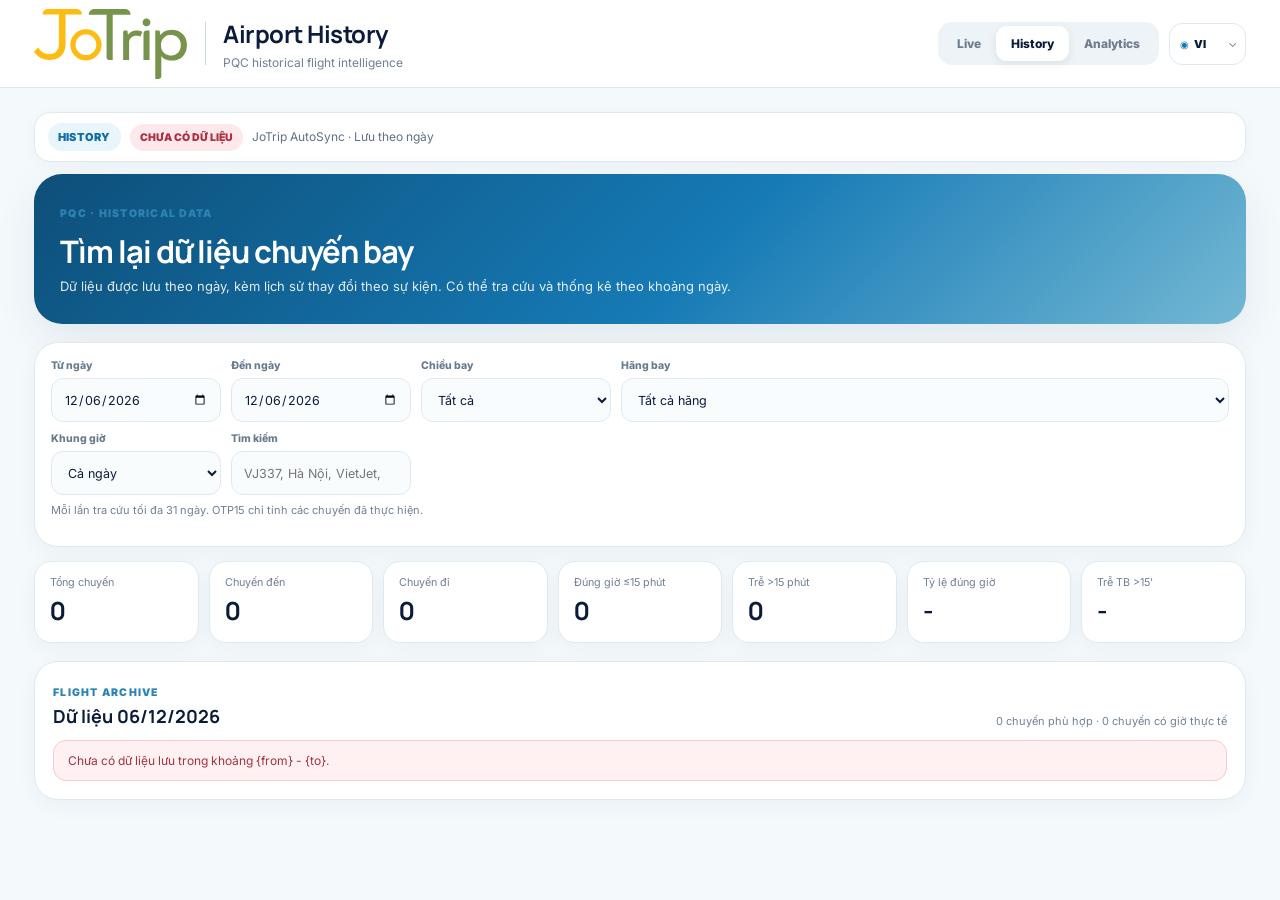
==== history.html @ bda21ec8 "Move airline performance out of History" ====
<!doctype html>
<html lang="vi">
<head>
<meta charset="utf-8">
<meta name="viewport" content="width=device-width,initial-scale=1,viewport-fit=cover">
<meta name="theme-color" content="#f7fbfd">
<title>JoTrip Airport History - Phú Quốc (PQC)</title>
<meta name="description" content="Tra cứu dữ liệu lịch sử chuyến bay Phú Quốc (PQC), thay đổi giờ bay và thống kê đúng giờ theo khoảng ngày.">
<link rel="canonical" href="https://airport.openphuquoc.com/history.html">
<meta property="og:type" content="website">
<meta property="og:locale" content="vi_VN">
<meta property="og:site_name" content="JoTrip Airport Live">
<meta property="og:title" content="JoTrip Airport History - Phú Quốc">
<meta property="og:description" content="Tra cứu lịch sử chuyến bay Phú Quốc (PQC), thay đổi giờ bay và thống kê đúng giờ theo khoảng ngày.">
<meta property="og:url" content="https://airport.openphuquoc.com/history.html">
<meta property="og:image" content="https://airport.openphuquoc.com/jotrip-logo-master.png">
<meta property="og:image:alt" content="JoTrip Airport Live">
<meta name="twitter:card" content="summary">
<meta name="twitter:title" content="JoTrip Airport History - Phú Quốc">
<meta name="twitter:description" content="Tra cứu lịch sử chuyến bay Phú Quốc (PQC), thay đổi giờ bay và thống kê đúng giờ theo khoảng ngày.">
<meta name="twitter:image" content="https://airport.openphuquoc.com/jotrip-logo-master.png">
<link rel="icon" href="./jotrip-logo-master.png">
<link rel="apple-touch-icon" href="./jotrip-logo-master.png">
<link rel="stylesheet" href="./style.css">
<link rel="stylesheet" href="./typography.css">
<link rel="stylesheet" href="./history.css">
<link rel="stylesheet" href="./ui-fixes.css?v=20260916n">
<link rel="stylesheet" href="./mobile-logo-fix.css?v=20260918ab">
<link rel="stylesheet" href="./history-polish.css?v=20260916c">
<link rel="stylesheet" href="./i18n.css?v=20260918ab">
<link rel="stylesheet" href="./history-unify.css?v=20260918ac">
</head>
<body>
<div class="history-app">
<header class="topbar">
  <div class="brand">
    <a class="brand-home" href="./index.html" aria-label="Về trang chủ JoTrip Airport Live"><div class="brand-logo"><img src="./jotrip-logo-master.png?v=20260916n" alt="JoTrip" decoding="async" fetchpriority="high"></div></a>
    <span class="brand-divider"></span>
    <div><h1>Airport History</h1><p>PQC historical flight intelligence</p></div>
  </div>
  <div class="top-actions">
    <div class="mode-switch"><button onclick="location.href='./index.html'">LIVE</button><button class="active">HISTORY</button><button onclick="location.href='./index.html#analytics'">ANALYTICS</button></div>
    <label class="lang-switch" title="Language"><select id="languageSelect" aria-label="Language"><option value="vi">VI</option><option value="en">EN</option><option value="ko">한국</option><option value="ru">RU</option><option value="zh">中文</option></select></label>
  </div>
</header>

<main class="history-shell">
  <div class="source-strip history-source-strip">
    <span class="live-pill history-mode-pill">HISTORY</span>
    <span id="archiveHealth" class="archive-pill">LOADING</span>
    <span class="source-label">JoTrip AutoSync · Lưu theo ngày</span>
  </div>

  <section class="history-hero">
    <div><span class="section-kicker">PQC · HISTORICAL DATA</span><h2>Tìm lại dữ liệu chuyến bay</h2><p>Dữ liệu được lưu theo ngày, kèm lịch sử thay đổi theo sự kiện. Có thể tra cứu và thống kê theo khoảng ngày.</p></div>
  </section>

  <section class="history-card filters-card">
    <div class="history-filters">
      <label><span>Từ ngày</span><input id="historyFrom" type="date"></label>
      <label><span>Đến ngày</span><input id="historyTo" type="date"></label>
      <label><span>Chiều bay</span><select id="historyDirection"><option value="all">Tất cả</option><option value="arrival">Chuyến đến</option><option value="departure">Chuyến đi</option></select></label>
      <label><span>Hãng bay</span><select id="historyAirline"><option value="all">Tất cả hãng</option></select></label>
      <label><span>Khung giờ</span><select id="historyTime"><option value="all">Cả ngày</option><option value="00-06">00:00 - 05:59</option><option value="06-09">06:00 - 08:59</option><option value="09-12">09:00 - 11:59</option><option value="12-15">12:00 - 14:59</option><option value="15-18">15:00 - 17:59</option><option value="18-21">18:00 - 20:59</option><option value="21-24">21:00 - 23:59</option></select></label>
      <label class="history-search"><span>Tìm kiếm</span><input id="historySearch" type="search" placeholder="VJ337, Hà Nội, VietJet, Incheon..."></label>
    </div>
    <p class="history-range-note">Mỗi lần tra cứu tối đa 31 ngày. OTP15 chỉ tính các chuyến đã thực hiện.</p>
  </section>

  <section class="history-metrics range-metrics">
    <article><span>Tổng chuyến</span><strong id="hTotal">-</strong></article>
    <article><span>Chuyến đến</span><strong id="hArrivals">-</strong></article>
    <article><span>Chuyến đi</span><strong id="hDepartures">-</strong></article>
    <article><span>Đúng giờ ≤15 phút</span><strong id="hOnTime">-</strong></article>
    <article><span>Trễ &gt;15 phút</span><strong id="hDelayed">-</strong></article>
    <article><span>Tỷ lệ đúng giờ</span><strong id="hOnTimeRate">-</strong></article>
    <article><span>Trễ TB &gt;15'</span><strong id="hAvgDelay">-</strong></article>
  </section>

  <section class="history-card">
    <div class="history-card-head"><div><span class="section-kicker">FLIGHT ARCHIVE</span><h3 id="historyTitle">Dữ liệu theo khoảng ngày</h3></div><span id="historyCount" class="history-count"></span></div>
    <div id="historyError" class="history-error hidden"></div>
    <div id="historyList" class="history-list"></div>
  </section>
</main>
</div>
<nav class="mobile-nav"><button onclick="location.href='./index.html'"><span>⌂</span>Live</button><button onclick="location.href='./index.html#flightBoard'"><span>✈</span>Flights</button><button class="active"><span>◷</span>History</button><button onclick="location.href='./index.html#analytics'"><span>▥</span>Analytics</button><button onclick="location.reload()"><span>↻</span>Refresh</button></nav>
<script src="./history-v3.js?v=20260918ac"></script>
<script src="./flight-status-policy.js?v=20260918ab"></script>
<script src="./history-polish.js?v=20260918ab"></script>
<script src="./history-i18n.js?v=20260918ac"></script>
</body>
</html>
---- style.css ----
:root{--navy:#0b1b3a;--navy2:#123d5a;--blue:#1478b4;--blue2:#4aa5d0;--green:#77944c;--yellow:#fcbc12;--red:#d84d5c;--amber:#e9a51c;--bg:#f4f9fc;--line:#dfe9f0;--muted:#708095;--white:#fff;--shadow:0 14px 40px rgba(15,46,76,.08);--radius:24px}*{box-sizing:border-box}html{background:var(--bg)}body{margin:0;background:var(--bg);color:var(--navy);font-family:Inter,ui-sans-serif,-apple-system,BlinkMacSystemFont,"Segoe UI",Roboto,Arial,sans-serif}.hidden{display:none!important}.app{min-height:100vh}.topbar{height:88px;display:flex;align-items:center;gap:24px;padding:0 34px;background:rgba(255,255,255,.95);border-bottom:1px solid var(--line);position:sticky;top:0;z-index:30;backdrop-filter:blur(18px)}.brand{display:flex;align-items:center;gap:17px}.brand-logo{width:148px;height:56px;overflow:hidden;display:flex;align-items:center}.brand-logo img{width:100%;height:100%;object-fit:contain}.brand-divider{width:1px;height:43px;background:#cdd9e1}.brand h1{font-size:24px;margin:0 0 5px;letter-spacing:-.5px}.brand p{margin:0;color:var(--muted);font-size:12px}.top-actions{margin-left:auto;display:flex;gap:10px;align-items:center}.mode-switch{display:flex;background:#edf3f6;border-radius:14px;padding:4px}.mode-switch button,.segmented button,.chips button,.text-button,.show-more,.icon-button,.mobile-nav button{font:inherit;cursor:pointer}.mode-switch button{border:0;background:transparent;padding:10px 15px;border-radius:11px;font-size:12px;font-weight:800;color:#6d7c8e}.mode-switch button.active{background:#fff;color:var(--navy);box-shadow:0 3px 10px rgba(15,46,76,.08)}.icon-button{width:42px;height:42px;border:1px solid var(--line);background:#fff;border-radius:13px;color:var(--navy);font-size:20px}.layout{max-width:1480px;margin:0 auto;padding:24px 34px 40px;display:grid;grid-template-columns:minmax(0,1fr) 350px;gap:22px}.source-strip{min-height:50px;background:#fff;border:1px solid var(--line);border-radius:16px;padding:10px 13px;display:flex;align-items:center;gap:9px;margin-bottom:18px;box-shadow:0 3px 13px rgba(11,45,74,.035)}.live-pill,.health-pill{border-radius:999px;padding:7px 10px;font-size:11px;font-weight:900;letter-spacing:.02em}.live-pill{background:#e8f8ee;color:#15854a;display:inline-flex;align-items:center;gap:7px}.live-pill i{width:8px;height:8px;border-radius:50%;background:#23b75f;box-shadow:0 0 0 4px rgba(35,183,95,.13)}.health-pill.loading{background:#edf2f5;color:#788698}.health-pill.good{background:#e9f8ed;color:#147c45}.health-pill.watch{background:#fff2cd;color:#8a5e00}.health-pill.stale,.health-pill.bad{background:#fde8eb;color:#ad3140}.source-label{font-size:12px;color:#607186}.updated-at{font-size:12px;color:#7d8998;margin-left:auto}.error-box{background:#fff1f2;border:1px solid #f2ccd1;color:#9e3442;border-radius:16px;padding:13px 15px;margin-bottom:18px;font-size:13px}.hero{min-height:238px;border-radius:28px;background:linear-gradient(135deg,#0d4f79 0%,#167ab5 50%,#73b8d4 100%);color:#fff;position:relative;overflow:hidden;padding:28px;box-shadow:var(--shadow)}.hero:before{content:"";position:absolute;right:-120px;bottom:-130px;width:560px;height:310px;border-radius:50%;background:rgba(255,255,255,.13);transform:rotate(-8deg)}.hero-copy{position:relative;z-index:2}.eyebrow,.section-kicker{font-size:10.5px;font-weight:900;letter-spacing:.12em}.eyebrow{opacity:.82}.hero h2{font-size:37px;letter-spacing:-1.25px;margin:10px 0 5px}.hero p{margin:0;opacity:.88;font-size:14px}.hero-stats{display:grid;grid-template-columns:repeat(4,1fr);gap:10px;max-width:770px;margin-top:24px;position:relative;z-index:2}.hero-stats article{padding:12px 14px;border:1px solid rgba(255,255,255,.18);border-radius:16px;background:rgba(255,255,255,.12);backdrop-filter:blur(8px)}.hero-stats strong{font-size:24px;display:block}.hero-stats span{font-size:11.5px;opacity:.82}.ops-state{position:absolute;right:24px;bottom:22px;z-index:3;border-radius:999px;padding:10px 13px;background:#edf8ef;color:#167f47;font-size:11px;font-weight:900}.ops-state.watch{background:#fff1c6;color:#815800}.ops-state.bad{background:#fee7e9;color:#a32e3a}.hero-plane{position:absolute;right:64px;top:36px;font-size:86px;opacity:.13;transform:rotate(-10deg)}.card,.side-card{background:#fff;border:1px solid var(--line);border-radius:var(--radius);box-shadow:0 6px 22px rgba(17,53,84,.045)}.card{padding:18px;margin-top:18px}.card-head,.side-head{display:flex;align-items:center;gap:12px}.card-head{margin-bottom:14px}.card-head h3,.side-head h3{margin:0}.card-head h3{font-size:18px;margin-top:4px}.section-kicker{color:#2d84b4}.muted{margin-left:auto;color:var(--muted);font-size:11.5px}.text-button{margin-left:auto;border:0;background:transparent;color:#1972a4;font-weight:800;font-size:12px}.search-wrap{margin:-2px 0 12px}.search-wrap input{width:100%;height:45px;border:1px solid var(--line);border-radius:13px;padding:0 14px;font-size:13px;outline:none}.search-wrap input:focus{border-color:#9fcce3;box-shadow:0 0 0 4px #eef8fd}.segmented{display:flex;background:#f0f5f8;padding:5px;border-radius:14px;gap:5px}.segmented button{flex:1;border:0;border-radius:10px;background:transparent;padding:10px;color:#69798b;font-size:12px;font-weight:800}.segmented button.active{background:var(--blue);color:#fff;box-shadow:0 5px 13px rgba(20,120,180,.2)}.chips{display:flex;gap:7px;overflow:auto;padding:11px 0 5px;scrollbar-width:none}.chips::-webkit-scrollbar{display:none}.chips button{border:1px solid var(--line);background:#fff;border-radius:999px;padding:8px 11px;white-space:nowrap;color:#65758a;font-size:11.5px;font-weight:800}.chips button.active{background:#edf8fd;border-color:#bad9e8;color:#136e9f}.flight-row{display:grid;grid-template-columns:88px 100px minmax(160px,1fr) 96px 120px 26px;align-items:center;gap:10px;padding:13px 7px;border-top:1px solid #edf2f5;cursor:pointer;transition:.15s}.flight-row:hover{background:#f9fcfd}.flight-number{font-size:13px;font-weight:900}.flight-time{font-size:18px;font-weight:900}.flight-time small,.route small{display:block;color:var(--muted);font-size:10.5px;font-weight:700;margin-top:3px}.route{font-size:13px;font-weight:850}.market-label{font-size:10.5px;color:#718197}.status-pill{justify-self:start;font-size:10px;font-weight:900;border-radius:999px;padding:7px 9px;white-space:nowrap}.status-pill.green{background:#e8f8ee;color:#117b44}.status-pill.blue{background:#e8f5fb;color:#126da6}.status-pill.amber{background:#fff2cc;color:#8e6200}.status-pill.red{background:#fde8eb;color:#ad3140}.status-pill.gray{background:#edf2f5;color:#65758a}.chevron{color:#96a3b1;font-size:20px}.empty-state{padding:24px 8px;text-align:center;color:#7b8999;font-size:13px}.show-more{width:100%;border:0;border-radius:13px;background:#f0f6f9;color:#176f9f;font-weight:850;padding:11px;margin-top:8px}.metric-grid{display:grid;grid-template-columns:repeat(4,1fr);gap:10px}.metric-grid article{padding:13px;background:#f7fafc;border:1px solid #e8eff4;border-radius:16px}.metric-grid span{display:block;color:var(--muted);font-size:11.5px}.metric-grid strong{display:block;font-size:23px;margin:5px 0 2px}.metric-grid small{font-size:10.5px;color:#778699}.analytics-block{margin-top:18px;border-top:1px solid #edf2f5;padding-top:15px}.analytics-block h4{margin:0 0 12px;font-size:13px}.route-bars{display:grid;gap:9px}.route-bar{display:grid;grid-template-columns:145px 1fr 28px;gap:10px;align-items:center;font-size:11.5px}.route-bar .bar-track{height:8px;background:#edf3f6;border-radius:999px;overflow:hidden}.route-bar .bar-fill{height:100%;background:linear-gradient(90deg,#1680ba,#5cb3d7);border-radius:999px}.time-bank{display:grid;grid-template-columns:repeat(7,1fr);gap:8px;align-items:end;height:135px}.time-col{height:100%;display:flex;flex-direction:column;justify-content:flex-end;gap:6px;text-align:center;color:#7b8999;font-size:9.5px}.time-col .bar{width:100%;min-height:5px;background:linear-gradient(#5bb0d7,#187cb6);border-radius:6px 6px 2px 2px}.sidebar{display:flex;flex-direction:column;gap:18px}.side-card{padding:18px}.side-head{margin-bottom:11px}.side-head h3{font-size:16px}.count-pill,.qa-badge{margin-left:auto;border-radius:999px;padding:5px 8px;font-size:10px;font-weight:900}.count-pill{background:#fff1cc;color:#845a00}.qa-badge{background:#edf2f5;color:#627184}.qa-badge.good{background:#e8f8ee;color:#117b44}.qa-badge.bad{background:#fde8eb;color:#ad3140}.watch-item,.arrival-item{border-top:1px solid #edf2f5;padding:11px 0;display:flex;gap:10px;align-items:flex-start}.watch-item:first-child,.arrival-item:first-child{border-top:0}.watch-icon{width:33px;height:33px;border-radius:11px;background:#fff1ce;color:#966500;display:grid;place-items:center;font-weight:900;flex:none}.watch-item strong,.arrival-main strong{font-size:12.5px}.watch-item p,.arrival-main span{margin:3px 0 0;color:var(--muted);font-size:10.8px;line-height:1.4}.arrival-time{width:48px;font-size:16px;font-weight:900}.arrival-main{flex:1}.health-summary{display:grid;grid-template-columns:39px 1fr;gap:11px;align-items:start}.health-icon{width:39px;height:39px;border-radius:13px;background:#edf2f5;color:#6b7a8b;display:grid;place-items:center;font-weight:900}.health-icon.good{background:#e8f8ee;color:#117b44}.health-icon.watch{background:#fff2cd;color:#8e6200}.health-icon.bad{background:#fde8eb;color:#ad3140}.health-summary strong{font-size:12.5px}.health-summary p{font-size:10.8px;color:var(--muted);line-height:1.45;margin:4px 0 0}.health-meta{margin:13px 0 0}.health-meta div{display:flex;justify-content:space-between;gap:12px;padding:9px 0;border-top:1px solid #edf2f5;font-size:10.8px}.health-meta dt{color:var(--muted)}.health-meta dd{margin:0;font-weight:800;text-align:right}.status-summary{display:grid;gap:8px}.status-line{display:flex;justify-content:space-between;gap:10px;font-size:11.5px;border-top:1px solid #edf2f5;padding-top:8px}.mobile-nav{display:none}.drawer-backdrop{position:fixed;inset:0;background:rgba(4,18,33,.32);z-index:80}.flight-drawer{position:fixed;z-index:90;right:0;top:0;bottom:0;width:min(430px,92vw);background:#fff;box-shadow:-22px 0 55px rgba(6,28,48,.17);padding:28px 24px;overflow:auto}.drawer-grab{display:none}.drawer-close{position:absolute;right:16px;top:14px;width:38px;height:38px;border:0;border-radius:50%;background:#f0f4f7;font-size:24px;color:#56677b}.drawer-title{font-size:12px;color:#6f7f91;font-weight:800;margin-top:30px}.drawer-flight{font-size:34px;margin:5px 0 2px;letter-spacing:-1px}.drawer-route{font-size:18px;font-weight:850;margin-bottom:16px}.journey{display:grid;grid-template-columns:16px 1fr;column-gap:12px}.journey-dot{width:12px;height:12px;border-radius:50%;background:#cbd7df;margin-top:3px;position:relative}.journey-dot.done{background:#35a960}.journey-dot:after{content:"";position:absolute;top:13px;left:5px;height:38px;border-left:2px solid #e3eaef}.journey .last:after{display:none}.journey-copy{padding-bottom:24px}.journey-copy strong{font-size:12.5px}.journey-copy p{margin:3px 0 0;color:#758496;font-size:11px}.drawer-note{background:#f4f8fa;border-radius:14px;padding:12px 13px;font-size:11px;line-height:1.45;color:#647488}.drawer-meta{margin-top:16px}.drawer-meta div{display:flex;justify-content:space-between;padding:10px 0;border-top:1px solid #edf2f5;font-size:11.5px}.drawer-meta span{color:#768597}.drawer-meta b{text-align:right}.mode-analytics .live-only{display:none!important}.mode-analytics .analytics-only{display:block!important}@media(max-width:1020px){.layout{grid-template-columns:1fr}.sidebar{display:grid;grid-template-columns:repeat(2,1fr)}.sidebar .side-card:nth-child(3){grid-column:1/-1}.sidebar .analytics-only{grid-column:1/-1}}@media(max-width:680px){body{background:#fff}.app{padding-bottom:74px}.topbar{height:68px;padding:0 14px;position:relative}.brand{gap:8px}.brand-logo{width:104px;height:40px}.brand-divider{height:30px}.brand h1{font-size:17px}.brand p,.mode-switch{display:none}.icon-button{width:38px;height:38px}.layout{padding:11px 11px 24px;display:block}.source-strip{min-height:44px;margin-bottom:11px;padding:8px 9px;gap:7px}.source-label{display:none}.updated-at{font-size:9.5px}.live-pill,.health-pill{font-size:9px;padding:6px 8px}.hero{border-radius:21px;padding:19px;min-height:255px;box-shadow:none}.hero h2{font-size:29px;margin-top:8px}.hero p{font-size:12.5px}.hero-stats{grid-template-columns:repeat(2,1fr);margin-top:18px}.hero-stats article{padding:10px 11px}.hero-stats strong{font-size:21px}.ops-state{position:static;display:inline-block;margin-top:11px}.hero-plane{right:27px;top:31px;font-size:67px}.card,.side-card{box-shadow:none;border-radius:20px}.card{padding:14px;margin-top:11px}.sidebar{display:block}.side-card{margin-top:11px}.card-head h3{font-size:16px}.segmented button{font-size:11.5px;padding:9px 5px}.flight-row{grid-template-columns:68px minmax(120px,1fr) auto;padding:13px 1px;gap:8px}.flight-number{grid-column:1;grid-row:1}.flight-time{grid-column:1;grid-row:2;font-size:17px}.route{grid-column:2;grid-row:1 / span 2}.market-label,.chevron{display:none}.status-pill{grid-column:3;grid-row:1 / span 2;font-size:9px;padding:6px 7px}.metric-grid{grid-template-columns:repeat(2,1fr)}.metric-grid strong{font-size:21px}.analytics-block{overflow:hidden}.route-bar{grid-template-columns:104px 1fr 24px}.time-bank{height:115px;gap:5px}.mobile-nav{position:fixed;left:0;right:0;bottom:0;height:66px;background:rgba(255,255,255,.97);border-top:1px solid var(--line);display:grid;grid-template-columns:repeat(4,1fr);z-index:50;padding-bottom:max(5px,env(safe-area-inset-bottom));backdrop-filter:blur(15px)}.mobile-nav button{border:0;background:transparent;color:#718095;font-size:9px;font-weight:800;display:grid;place-items:center;padding:6px 2px}.mobile-nav button span{font-size:19px;line-height:1}.mobile-nav button.active{color:#1676ad}.flight-drawer{top:auto;left:0;right:0;bottom:0;width:100%;max-height:84vh;border-radius:24px 24px 0 0;padding:18px 18px calc(22px + env(safe-area-inset-bottom))}.drawer-grab{display:block;width:44px;height:5px;border-radius:999px;background:#dbe3e9;margin:0 auto 8px}.drawer-close{top:16px}.drawer-flight{font-size:31px}}
---- typography.css ----
@import url('https://fonts.googleapis.com/css2?family=Inter:wght@400;500;600;700;800&family=Manrope:wght@600;700;800&display=swap');

:root{
  --font-display:'Manrope',ui-sans-serif,-apple-system,BlinkMacSystemFont,"Segoe UI",sans-serif;
  --font-ui:'Inter',ui-sans-serif,-apple-system,BlinkMacSystemFont,"Segoe UI",sans-serif;
}

html,body,button,input,select,textarea{font-family:var(--font-ui)}
body{font-family:var(--font-ui)}

/* Manrope is reserved for display hierarchy and highlighted operational data. */
.brand h1,
.hero h2,
.card-head h3,
.side-head h3,
.analytics-block h4,
.hero-stats strong,
.metric-grid strong,
.flight-number,
.flight-time,
.arrival-time,
.drawer-flight,
.drawer-route,
.status-pill.amber,
.drawer-meta div:first-child b,
.journey-copy strong{
  font-family:var(--font-display);
}

/* Flight board UI, search, airline, labels and supporting data remain Inter. */
.search-wrap input,
.route,
.route small,
.market-label,
.source-strip,
.updated-at,
.health-summary,
.health-meta,
.watch-item p,
.arrival-main span,
.drawer-note,
.drawer-title,
.segmented,
.chips,
.mode-switch,
.ops-state,
.drawer-meta div:not(:first-child) b{
  font-family:var(--font-ui);
}

.flight-number,.flight-time,.hero-stats strong,.metric-grid strong,.drawer-flight,.drawer-meta div:first-child b{font-variant-numeric:tabular-nums}
.flight-number,.drawer-flight{letter-spacing:-.025em}
.hero h2,.card-head h3,.side-head h3,.drawer-route{letter-spacing:-.02em}
---- history.css ----
:root{--navy:#0b1b3a;--blue:#1478b4;--green:#77944c;--yellow:#fcbc12;--bg:#f4f9fc;--line:#dfe9f0;--muted:#708095;--white:#fff;--shadow:0 14px 40px rgba(15,46,76,.08)}
*{box-sizing:border-box}.history-app{min-height:100vh;background:var(--bg);color:var(--navy)}.history-shell{max-width:1420px;margin:0 auto;padding:24px 34px 48px}.history-hero{min-height:170px;border-radius:28px;padding:28px;background:linear-gradient(135deg,#0d4f79,#167ab5 55%,#73b8d4);color:#fff;display:flex;align-items:flex-end;justify-content:space-between;gap:20px;box-shadow:var(--shadow)}.history-hero h2{font-family:var(--font-display);font-size:34px;letter-spacing:-1px;margin:9px 0 5px}.history-hero p{margin:0;max-width:760px;font-size:13px;opacity:.88;line-height:1.5}.archive-pill{align-self:flex-start;background:rgba(255,255,255,.15);border:1px solid rgba(255,255,255,.2);padding:9px 12px;border-radius:999px;font-size:10.5px;font-weight:900;white-space:nowrap}.archive-pill.good{background:#e9f8ed;color:#147c45;border-color:#d7efdd}.archive-pill.bad{background:#fde8eb;color:#ad3140;border-color:#f6ccd2}.history-card{margin-top:18px;background:#fff;border:1px solid var(--line);border-radius:24px;box-shadow:0 6px 22px rgba(17,53,84,.045);padding:18px}.filters-card{padding:16px}.history-filters{display:grid;grid-template-columns:170px 180px 190px minmax(240px,1fr);gap:10px}.history-filters label{display:flex;flex-direction:column;gap:6px}.history-filters label>span{font-size:10.5px;font-weight:800;color:#687b8f}.history-filters input,.history-filters select{width:100%;height:44px;border:1px solid var(--line);border-radius:12px;background:#fbfdfe;padding:0 12px;font:inherit;font-size:12.5px;color:var(--navy);outline:none}.history-filters input:focus,.history-filters select:focus{border-color:#9fcce3;box-shadow:0 0 0 4px #eef8fd}.history-metrics{display:grid;grid-template-columns:repeat(5,1fr);gap:10px;margin-top:14px}.history-metrics article{background:#fff;border:1px solid var(--line);border-radius:17px;padding:14px 15px}.history-metrics span{display:block;color:var(--muted);font-size:10.8px}.history-metrics strong{font-family:var(--font-display);display:block;font-size:25px;margin-top:4px;font-variant-numeric:tabular-nums}.history-card-head{display:flex;align-items:flex-end;justify-content:space-between;gap:12px;margin-bottom:12px}.history-card-head h3{font-family:var(--font-display);font-size:18px;margin:4px 0 0}.history-count{font-size:11px;color:var(--muted)}.history-row{border-top:1px solid #edf2f5}.history-row:first-child{border-top:0}.history-row-main{display:grid;grid-template-columns:92px 90px minmax(220px,1fr) 120px 170px 32px;align-items:center;gap:10px;padding:13px 7px;cursor:pointer}.history-row-main:hover{background:#f9fcfd}.h-flight{font-family:var(--font-display);font-weight:800;font-size:13px}.h-time{font-family:var(--font-display);font-size:18px;font-weight:800}.h-time small,.h-route small{display:block;font-family:var(--font-ui);font-size:10px;color:var(--muted);font-weight:600;margin-top:3px}.h-route{font-size:12.5px;font-weight:750}.h-type{font-size:10.5px;color:#6e7e90}.h-status{font-size:10px;font-weight:850;border-radius:999px;padding:7px 9px;justify-self:start;background:#edf2f5;color:#65758a;white-space:nowrap}.h-status.blue{background:#e8f5fb;color:#126da6}.h-status.green{background:#e8f8ee;color:#117b44}.h-status.amber{background:#fff2cc;color:#8e6200}.h-status.red{background:#fde8eb;color:#ad3140}.h-chevron{font-size:20px;color:#9aa7b3}.history-timeline{display:none;margin:0 7px 13px 99px;background:#f7fafc;border:1px solid #e8eff4;border-radius:14px;padding:11px 13px}.history-row.open .history-timeline{display:block}.event-line{display:grid;grid-template-columns:64px 96px 1fr;gap:8px;padding:7px 0;border-top:1px solid #e8eff4;font-size:10.8px}.event-line:first-child{border-top:0}.event-time{font-family:var(--font-display);font-weight:800}.event-type{font-weight:800;color:#46718f}.event-detail{color:#65758a;line-height:1.45}.history-error{border-radius:13px;background:#fff1f2;border:1px solid #f2ccd1;color:#9e3442;padding:12px 14px;font-size:12px}.history-empty{padding:34px 8px;text-align:center;color:#7b8999;font-size:12.5px}.hidden{display:none!important}@media(max-width:900px){.history-filters{grid-template-columns:repeat(2,1fr)}.history-search{grid-column:1/-1}.history-metrics{grid-template-columns:repeat(3,1fr)}.history-row-main{grid-template-columns:80px 82px minmax(150px,1fr) 140px 26px}.h-type{display:none}.history-timeline{margin-left:7px}}@media(max-width:680px){.history-shell{padding:11px 11px 30px}.topbar{height:68px;padding:0 14px}.top-actions .mode-switch{display:flex}.mode-switch button{padding:8px 9px;font-size:9px}.history-hero{min-height:180px;padding:19px;border-radius:21px;display:block}.history-hero h2{font-size:27px}.archive-pill{display:inline-block;margin-top:18px}.history-filters{grid-template-columns:1fr 1fr}.history-metrics{grid-template-columns:repeat(2,1fr)}.history-metrics article:last-child{grid-column:1/-1}.history-row-main{grid-template-columns:68px 72px minmax(100px,1fr) 24px;gap:7px;padding:12px 2px}.h-type,.h-status{display:none}.h-flight{font-size:12px}.h-time{font-size:16px}.h-route{font-size:11.5px}.history-card{padding:13px;border-radius:18px}.history-timeline{margin:0 0 11px}.event-line{grid-template-columns:52px 82px 1fr}}
---- ui-fixes.css ----
.brand-home{display:flex;align-items:center;text-decoration:none;color:inherit;flex:none}.brand-logo{width:188px;height:64px;overflow:visible;display:flex;align-items:center}.brand-logo img{display:block;width:100%;height:100%;object-fit:contain;object-position:left center;image-rendering:auto;opacity:1}.source-strip{flex-wrap:wrap;row-gap:7px}.source-label{min-width:0;line-height:1.35}.updated-at{white-space:normal;text-align:right;line-height:1.35}.arrival-item{display:grid;grid-template-columns:58px minmax(0,1fr) auto;gap:12px;align-items:center}.arrival-time{width:auto}.arrival-main{min-width:0}.arrival-main strong,.arrival-main span{display:block;white-space:normal;overflow-wrap:anywhere}.arrival-main strong{line-height:1.35}.arrival-main span{line-height:1.35}.arrival-item .status-pill{justify-self:end;text-align:center}.flight-row>*{min-width:0}.flight-row .route,.flight-row .route small{overflow-wrap:anywhere}.flight-row .status-pill{text-align:center;white-space:normal;line-height:1.2}.airline-performance{margin-top:18px;border-top:1px solid #edf2f5;padding-top:15px}.airline-performance h4{margin:0 0 4px;font-size:13px}.airline-note{margin:0 0 12px;color:var(--muted);font-size:10.5px;line-height:1.45}.airline-table-wrap{overflow:auto;border:1px solid #e7eef3;border-radius:14px}.airline-table{width:100%;border-collapse:collapse;min-width:690px;font-size:11.5px}.airline-table th,.airline-table td{padding:10px 11px;border-bottom:1px solid #edf2f5;text-align:right;white-space:nowrap}.airline-table th:first-child,.airline-table td:first-child{text-align:left}.airline-table th{background:#f7fafc;color:#68798c;font-size:10px;letter-spacing:.03em;text-transform:uppercase}.airline-table tbody tr:last-child td{border-bottom:0}.airline-table td strong{font-size:12px}.rate-good{color:#197846;font-weight:850}.rate-watch{color:#9a6700;font-weight:850}.history-range-note{font-size:11px;color:#708095;margin-top:8px;line-height:1.45}.history-airline-block{margin-top:18px}.history-airline-block h3{margin:0 0 4px;font-size:16px}.history-airline-block p{margin:0 0 12px;color:#708095;font-size:11px}.history-filters label{min-width:0}.history-filters input,.history-filters select{min-width:0}.history-metrics.range-metrics{grid-template-columns:repeat(7,minmax(0,1fr))}.history-metrics.range-metrics article{min-width:0}.history-metrics.range-metrics strong{white-space:nowrap}.history-row-main>*{min-width:0}.h-route,.h-route small{overflow-wrap:anywhere}@media(max-width:1180px){.flight-row{grid-template-columns:82px 94px minmax(150px,1fr) 108px 26px}.flight-row .market-label{display:none}.brand-logo{width:170px}.history-metrics.range-metrics{grid-template-columns:repeat(4,1fr)}}@media(max-width:820px){.topbar{height:auto;min-height:76px;padding-top:8px;padding-bottom:8px;flex-wrap:wrap}.top-actions{margin-left:auto}.brand-logo{width:150px;height:52px}.source-strip{align-items:flex-start}.updated-at{width:100%;margin-left:0;text-align:left}.arrival-item{grid-template-columns:54px minmax(0,1fr);align-items:start}.arrival-item .status-pill{grid-column:2;justify-self:start}.history-metrics.range-metrics{grid-template-columns:repeat(2,1fr)}}@media(max-width:680px){.brand-home{max-width:118px}.brand-logo{width:112px;height:42px}.brand-divider{margin-left:4px}.brand h1{font-size:16px}.source-strip{display:grid;grid-template-columns:auto 1fr}.source-label{display:block!important;grid-column:1/-1;font-size:10px}.updated-at{grid-column:1/-1;font-size:10px}.arrival-item{padding:12px 0}.arrival-main strong{font-size:12px}.arrival-main span{font-size:10.5px}.arrival-item .status-pill{max-width:none}.history-metrics.range-metrics{grid-template-columns:repeat(2,1fr)}.history-filters{grid-template-columns:1fr 1fr}.history-search{grid-column:1/-1}}
/* Mobile stability */
.brand-logo{position:relative;overflow:hidden!important;background-image:url('./jotrip-logo-master.png?v=20260916k');background-repeat:no-repeat;background-position:center center;background-size:auto 307.6%}.brand-logo img,.brand-logo picture{visibility:hidden!important}
@media(max-width:680px){.app{padding-bottom:calc(76px + env(safe-area-inset-bottom))!important}.topbar{position:sticky!important;top:0!important;z-index:60!important;height:64px!important;min-height:64px!important;padding:0 12px!important;flex-wrap:nowrap!important}.brand{gap:7px!important;min-width:0}.brand-home{max-width:none!important;flex:0 0 auto!important}.brand-logo{width:112px!important;height:42px!important}.brand-divider{height:28px!important;margin-left:1px!important}.brand h1{font-size:16px!important;white-space:nowrap}.top-actions{margin-left:auto!important;flex:0 0 auto}.mobile-nav{grid-template-columns:repeat(5,minmax(0,1fr))!important;height:calc(66px + env(safe-area-inset-bottom))!important}.mobile-nav button{min-width:0!important;padding:6px 1px!important}.arrival-item{display:grid!important;grid-template-columns:58px minmax(0,1fr) auto!important;grid-template-rows:auto!important;gap:7px 9px!important;align-items:start!important;padding:12px 0!important}.arrival-time{grid-column:1!important;grid-row:1!important;width:auto!important}.arrival-main{grid-column:2!important;grid-row:1!important;min-width:0!important}.arrival-item .status-pill{grid-column:3!important;grid-row:1!important;justify-self:end!important;align-self:start!important;white-space:nowrap!important;max-width:none!important}.arrival-main strong,.arrival-main span{overflow-wrap:normal!important;word-break:normal!important;hyphens:none!important}.side-card{width:100%!important}}
@media(max-width:390px){.brand-logo{width:104px!important;height:39px!important}.brand h1{font-size:15px!important}.arrival-item{grid-template-columns:52px minmax(0,1fr) auto!important;gap:6px!important}.arrival-item .status-pill{font-size:8.5px!important;padding:6px!important}}
/* Final logo rendering: use the complete pre-cropped master asset, no zoom/crop tricks. */
.brand-logo{width:176px;height:77px;overflow:visible!important;background-image:url('./jotrip-logo-master.png?v=20260916n')!important;background-repeat:no-repeat!important;background-position:left center!important;background-size:contain!important}.brand-logo img,.brand-logo picture{visibility:hidden!important}
@media(max-width:1180px){.brand-logo{width:164px;height:72px}}
@media(max-width:820px){.brand-logo{width:150px;height:66px}}
@media(max-width:680px){.brand-logo{width:144px!important;height:63px!important}.brand-divider{height:34px!important}}
@media(max-width:390px){.brand-logo{width:136px!important;height:60px!important}}
---- mobile-logo-fix.css ----
/* JoTrip Airport Live - logo + mobile navigation stability */
.brand-logo{position:relative!important;overflow:visible!important;background:url('./jotrip-logo-wordmark.svg?v=20260916o') no-repeat left center/contain!important;width:154px!important;height:70px!important;flex:none!important}
.brand-logo picture,.brand-logo img{display:none!important;visibility:hidden!important}
@media(max-width:1180px){.brand-logo{width:143px!important;height:65px!important}}
@media(max-width:820px){.brand-logo{width:132px!important;height:60px!important}}
@media(max-width:680px){
  .app,.history-app{padding-bottom:calc(78px + env(safe-area-inset-bottom))!important}
  .topbar{position:sticky!important;top:0!important;z-index:60!important;height:64px!important;min-height:64px!important;padding:0 12px!important;flex-wrap:nowrap!important}
  .brand{gap:7px!important;min-width:0!important}
  .brand-home{max-width:none!important;flex:0 0 auto!important}
  .brand-logo{width:132px!important;height:58px!important}
  .brand-divider{height:29px!important;margin-left:0!important}
  .brand h1{font-size:16px!important;white-space:nowrap!important;overflow:hidden!important;text-overflow:ellipsis!important}
  .brand p{display:none!important}
  .history-app .top-actions{display:flex!important;margin-left:auto!important}
  .history-app .top-actions .mode-switch{display:none!important}
  .history-shell{padding-bottom:calc(90px + env(safe-area-inset-bottom))!important}
  .mobile-nav{position:fixed!important;left:0!important;right:0!important;bottom:0!important;height:calc(66px + env(safe-area-inset-bottom))!important;display:grid!important;grid-template-columns:repeat(5,minmax(0,1fr))!important;background:rgba(255,255,255,.97)!important;border-top:1px solid var(--line)!important;z-index:100!important;padding-bottom:max(5px,env(safe-area-inset-bottom))!important;backdrop-filter:blur(15px)!important}
  .mobile-nav button{min-width:0!important;border:0!important;background:transparent!important;color:#718095!important;font-size:9px!important;font-weight:800!important;display:grid!important;place-items:center!important;padding:6px 1px!important}
  .mobile-nav button span{font-size:19px!important;line-height:1!important}
  .mobile-nav button.active{color:#1676ad!important}
  .arrival-item{display:grid!important;grid-template-columns:56px minmax(0,1fr) auto!important;gap:7px 9px!important;align-items:start!important;padding:12px 0!important}
  .arrival-time{grid-column:1!important;grid-row:1!important;width:auto!important}
  .arrival-main{grid-column:2!important;grid-row:1!important;min-width:0!important}
  .arrival-item .status-pill{grid-column:3!important;grid-row:1!important;justify-self:end!important;align-self:start!important;white-space:nowrap!important;max-width:none!important}
  .arrival-main strong,.arrival-main span{overflow-wrap:normal!important;word-break:normal!important;hyphens:none!important}
}
@media(max-width:390px){.brand-logo{width:126px!important;height:55px!important}.brand h1{font-size:15px!important}.arrival-item{grid-template-columns:50px minmax(0,1fr) auto!important;gap:6px!important}.arrival-item .status-pill{font-size:8.5px!important;padding:6px!important}}

/* Mobile horizontal overflow guard - 2026-09-17 */
@media(max-width:680px){
  html,body{width:100%;max-width:100%;overflow-x:hidden!important}
  .app,.layout,.content,.card,.flight-list,.search-wrap,.segmented,.chips,.sidebar,.side-card{min-width:0!important;max-width:100%!important}
  .topbar{width:100%;max-width:100vw;overflow:hidden!important}
  .brand{flex:1 1 auto!important;max-width:calc(100% - 46px)!important}
  .brand>div:last-child{min-width:0!important;overflow:hidden!important}
  .top-actions{flex:0 0 auto!important;min-width:38px!important}
  .icon-button{flex:none!important}
  .layout{width:100%!important;overflow-x:hidden!important}
  .card,.side-card{width:100%!important;overflow:hidden!important}
  .card-head{min-width:0!important}
  .search-wrap input{width:100%!important;min-width:0!important;max-width:100%!important}
  .segmented{width:100%!important}
  .segmented button{min-width:0!important}
  .chips{width:100%!important;overscroll-behavior-x:contain}
  .flight-row{width:100%!important;min-width:0!important;grid-template-columns:64px minmax(0,1fr) minmax(0,112px)!important;gap:8px!important}
  .flight-row>*{min-width:0!important}
  .route{min-width:0!important;overflow-wrap:anywhere!important;word-break:normal!important}
  .status-pill{max-width:112px!important;white-space:normal!important;line-height:1.15!important;text-align:center!important;overflow-wrap:anywhere!important}
  .mobile-nav{width:100%!important;max-width:100vw!important;overflow:hidden!important}
}
@media(max-width:390px){
  .flight-row{grid-template-columns:58px minmax(0,1fr) minmax(0,96px)!important;gap:6px!important}
  .status-pill{max-width:96px!important;font-size:8.5px!important;padding:6px!important}
}
---- history-polish.css ----
/* History UI polish: compact controls and information-dense OTP tables. */
.history-filters label{min-width:0}
.history-filters input,.history-filters select{min-width:0;max-width:100%}
.airline-table{min-width:520px!important;font-size:10px!important}
.airline-table th,.airline-table td{padding:6px 7px!important}
.airline-table th:nth-child(6),.airline-table td:nth-child(6){display:none!important}
.otp-direction-card{padding:10px!important}
.otp-direction-head{margin-bottom:7px!important}
.otp-summary b{font-size:20px!important}

@media(max-width:560px){
  .history-shell{padding:8px 10px 26px!important}
  .history-hero{min-height:154px!important;padding:16px 18px!important;border-radius:20px!important}
  .history-hero h2{font-size:25px!important;line-height:1.08!important;margin-top:7px!important}
  .history-hero p{font-size:11.5px!important;line-height:1.45!important}
  .archive-pill{margin-top:13px!important;padding:8px 11px!important}
  .history-card{margin-top:12px!important}
  .filters-card{padding:12px!important}
  .history-filters{grid-template-columns:1fr 1fr!important;gap:8px!important}
  .history-filters label{gap:4px!important}
  .history-filters label>span{font-size:10px!important}
  .history-filters label:nth-child(1),
  .history-filters label:nth-child(2){grid-column:1/-1}
  .history-filters input,.history-filters select{height:42px!important;border-radius:10px!important;padding-left:10px!important;padding-right:10px!important;font-size:13px!important}
  .history-filters input[type="date"]{width:100%!important;max-width:100%!important;font-size:16px!important}
  .history-search{grid-column:1/-1!important}
  .history-range-note{margin:6px 0 0!important;font-size:10px!important;line-height:1.4!important}
  .history-metrics{gap:8px!important;margin-top:10px!important}
  .history-metrics article{padding:11px 12px!important}
  .history-metrics strong{font-size:22px!important}
  .history-airline-block{padding:12px!important}
  .otp-direction-grid{gap:9px!important}
  .otp-direction-card{padding:9px!important}
  .airline-table{min-width:500px!important;font-size:9.5px!important}
  .airline-table th,.airline-table td{padding:5px 6px!important}
}
---- i18n.css ----
/* JoTrip Airport Live - language switcher */
.lang-switch{position:relative;display:flex;align-items:center;height:42px;border:1px solid var(--line);background:#fff;border-radius:13px;padding:0 8px 0 10px;gap:5px;color:var(--navy)}
.lang-switch:before{content:"◉";font-size:10px;color:var(--blue)}
.lang-switch select{appearance:none;-webkit-appearance:none;border:0;background:transparent;color:var(--navy);font:inherit;font-size:11px;font-weight:900;outline:none;cursor:pointer;padding:0 14px 0 0;min-width:43px}
.lang-switch:after{content:"⌄";position:absolute;right:8px;top:11px;font-size:12px;color:#758598;pointer-events:none}
@media(max-width:680px){
  .lang-switch{height:38px;padding-left:8px;padding-right:6px;border-radius:12px}
  .lang-switch:before{display:none}
  .lang-switch select{font-size:10px;min-width:39px;padding-right:12px}
  .lang-switch:after{right:5px;top:9px;font-size:11px}
}

.watch-summary{display:grid;grid-template-columns:repeat(3,1fr);gap:6px;padding:8px 0 10px;border-bottom:1px solid #edf2f5;margin-bottom:2px}
.watch-summary span{display:flex;align-items:center;justify-content:space-between;gap:6px;padding:7px 8px;border:1px solid #e6edf2;border-radius:10px;background:#f8fbfd;color:#68798b;font-size:9.5px;font-weight:800}
.watch-summary b{font-size:12px;color:var(--navy)}
@media(max-width:680px){.watch-summary span{font-size:9px;padding:6px 7px}.watch-summary b{font-size:11px}}

.operations-watch-card{transition:none}
@media(max-width:680px){
  .operations-watch-card{margin-top:11px!important;margin-bottom:0!important;width:100%!important;border-radius:20px!important;box-shadow:none!important}
  .operations-watch-card .side-head{margin-bottom:8px}
}


.operation-watch-mobile{display:none}
.operation-watch-card .side-head{margin-bottom:4px;align-items:center}
.operation-watch-card .side-head>div{min-width:0}
.operation-watch-card .side-head h3{font-size:15px;margin:3px 0 0}
.operation-watch-card .watch-item{padding:9px 0}
.operation-watch-card .watch-icon{width:29px;height:29px;border-radius:9px}
.operation-watch-card .quick-clear{padding:9px 0;color:#708095;font-size:11px}
@media(max-width:680px){
  .operation-watch-desktop{display:none!important}
  .operation-watch-mobile{display:block!important;padding:12px 13px;margin-top:11px!important;border-radius:18px!important;background:#fffdf8;border-color:#eadfb9}
  .operation-watch-mobile .watch-item{padding:8px 0}
}

.operation-watch-card .operation-watch-title{margin:0!important;font-size:15px!important}
.operation-watch-card .operation-watch-subtitle{margin:3px 0 0;color:#708095;font-size:10px;font-weight:700;line-height:1.25}
@media(max-width:680px){.operation-watch-card .operation-watch-subtitle{font-size:9.5px}}

.operation-watch-desktop .operation-watch-list{max-height:460px;overflow-y:auto;overscroll-behavior:contain}
@media(max-width:680px){.operation-watch-mobile .operation-watch-list{max-height:none;overflow:visible}}
---- history-unify.css ----
/* Unify History with JoTrip Airport Live visual system */
.history-source-strip{margin-bottom:12px}
.history-mode-pill{background:#e8f5fb;color:#126da6}
.history-source-strip #archiveHealth.archive-pill{align-self:auto;margin:0;border:0;padding:7px 10px;background:#edf2f5;color:#65758a}
.history-source-strip #archiveHealth.archive-pill.good{background:#e9f8ed;color:#147c45}
.history-source-strip #archiveHealth.archive-pill.bad{background:#fde8eb;color:#ad3140}
.history-hero{min-height:150px;align-items:center;padding:24px 26px}
.history-hero h2{font-size:31px}
.history-card,.history-metrics article{box-shadow:0 6px 22px rgba(17,53,84,.045)}
.history-filters input,.history-filters select{background:#f9fcfd}
.history-app .lang-switch{display:flex}
@media(max-width:680px){
  .history-shell{padding:11px 11px calc(90px + env(safe-area-inset-bottom))!important}
  .history-source-strip{margin-bottom:11px}
  .history-source-strip .source-label{display:none!important}
  .history-source-strip #archiveHealth.archive-pill{font-size:9px;padding:6px 8px}
  .history-hero{min-height:136px!important;padding:18px 19px!important;border-radius:21px!important}
  .history-hero h2{font-size:27px!important;line-height:1.08!important;margin:7px 0 5px!important}
  .history-hero p{font-size:11px!important;line-height:1.42!important;max-width:96%}
  .history-card{border-radius:20px!important;box-shadow:none!important}
  .history-metrics article{box-shadow:none!important}
  .history-app .top-actions{display:flex!important;margin-left:auto!important;min-width:48px!important}
  .history-app .top-actions .mode-switch{display:none!important}
}

/* Layout stabilization - 2026-09-18 */
.history-source-strip{display:flex;align-items:center;gap:9px;min-width:0}
.history-source-strip .history-mode-pill{flex:0 0 auto}
.history-source-strip #archiveHealth.archive-pill{flex:0 0 auto!important;width:auto!important;max-width:max-content!important;white-space:nowrap}
.history-source-strip .source-label{min-width:0;overflow:hidden;text-overflow:ellipsis;white-space:nowrap}
.history-filters,.history-filters>*{min-width:0}
.history-filters input,.history-filters select{min-width:0!important;max-width:100%!important}
.history-card,.filters-card{min-width:0;overflow:hidden}

@media(max-width:680px){
  .history-source-strip{padding:8px 9px!important;overflow:hidden}
  .history-source-strip #archiveHealth.archive-pill{max-width:60%!important;overflow:hidden;text-overflow:ellipsis}
  .history-filters{grid-template-columns:minmax(0,1fr) minmax(0,1fr)!important}
  .history-filters label:nth-child(1),
  .history-filters label:nth-child(2){grid-column:1/-1}
  .history-filters input[type="date"]{display:block;width:100%!important;min-width:0!important;max-width:100%!important}
  .history-filters select,.history-filters input{font-size:12px!important}
}

@media(min-width:681px) and (max-width:900px){
  .history-filters{grid-template-columns:minmax(0,1fr) minmax(0,1fr)!important}
  .history-search{grid-column:1/-1}
}
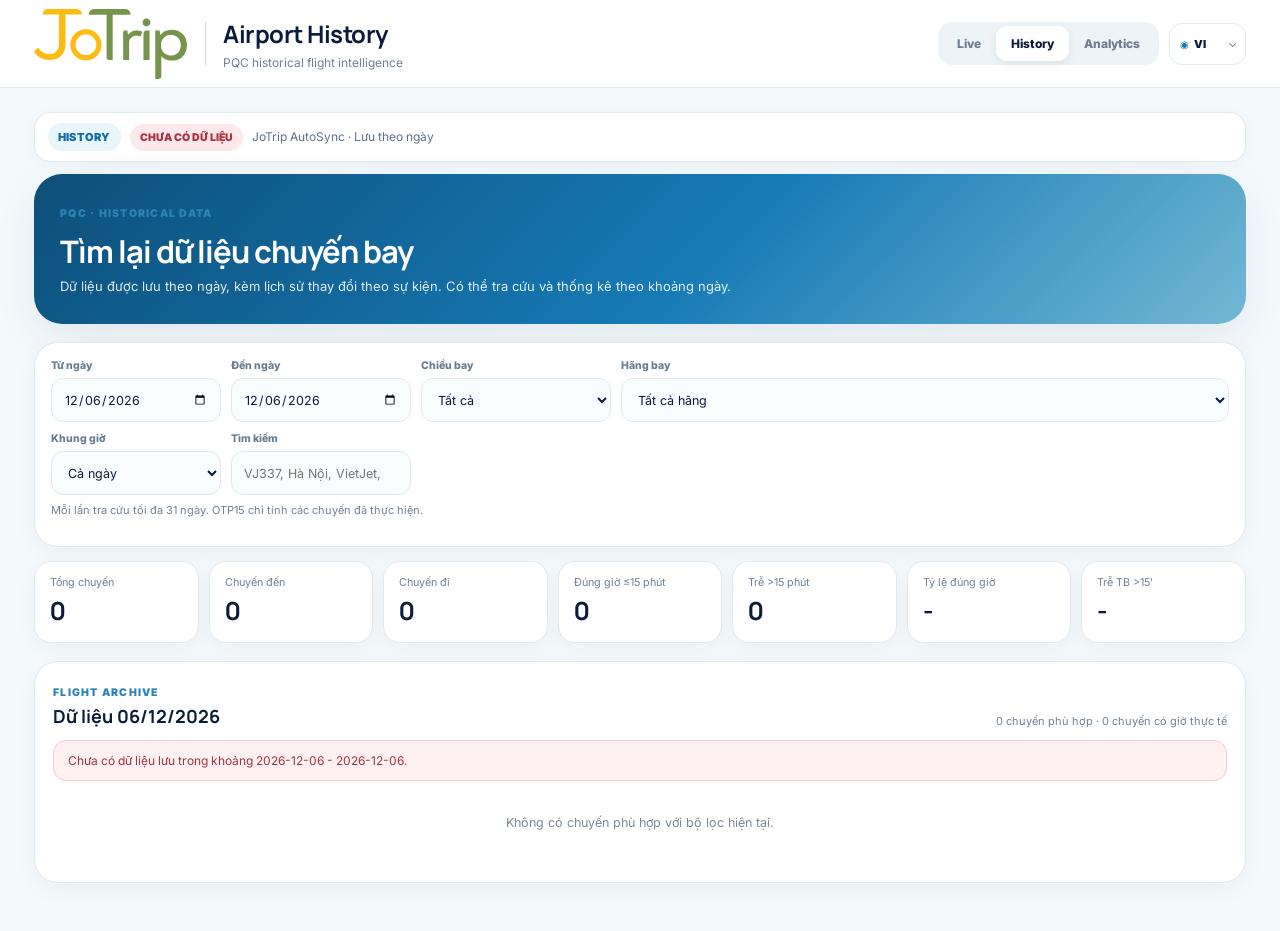
==== commit eec4c35e: "Publish History cleanup after moving performance to Analytics" ====
--- a/history.html
+++ b/history.html
@@ -28,7 +28,7 @@
 <link rel="stylesheet" href="./mobile-logo-fix.css?v=20260918ab">
 <link rel="stylesheet" href="./history-polish.css?v=20260916c">
 <link rel="stylesheet" href="./i18n.css?v=20260918ab">
-<link rel="stylesheet" href="./history-unify.css?v=20260918ac">
+<link rel="stylesheet" href="./history-unify.css?v=20260918ad">
 </head>
 <body>
 <div class="history-app">
@@ -85,9 +85,9 @@
 </main>
 </div>
 <nav class="mobile-nav"><button onclick="location.href='./index.html'"><span>⌂</span>Live</button><button onclick="location.href='./index.html#flightBoard'"><span>✈</span>Flights</button><button class="active"><span>◷</span>History</button><button onclick="location.href='./index.html#analytics'"><span>▥</span>Analytics</button><button onclick="location.reload()"><span>↻</span>Refresh</button></nav>
-<script src="./history-v3.js?v=20260918ac"></script>
+<script src="./history-v3.js?v=20260918ad"></script>
 <script src="./flight-status-policy.js?v=20260918ab"></script>
 <script src="./history-polish.js?v=20260918ab"></script>
-<script src="./history-i18n.js?v=20260918ac"></script>
+<script src="./history-i18n.js?v=20260918ad"></script>
 </body>
 </html>
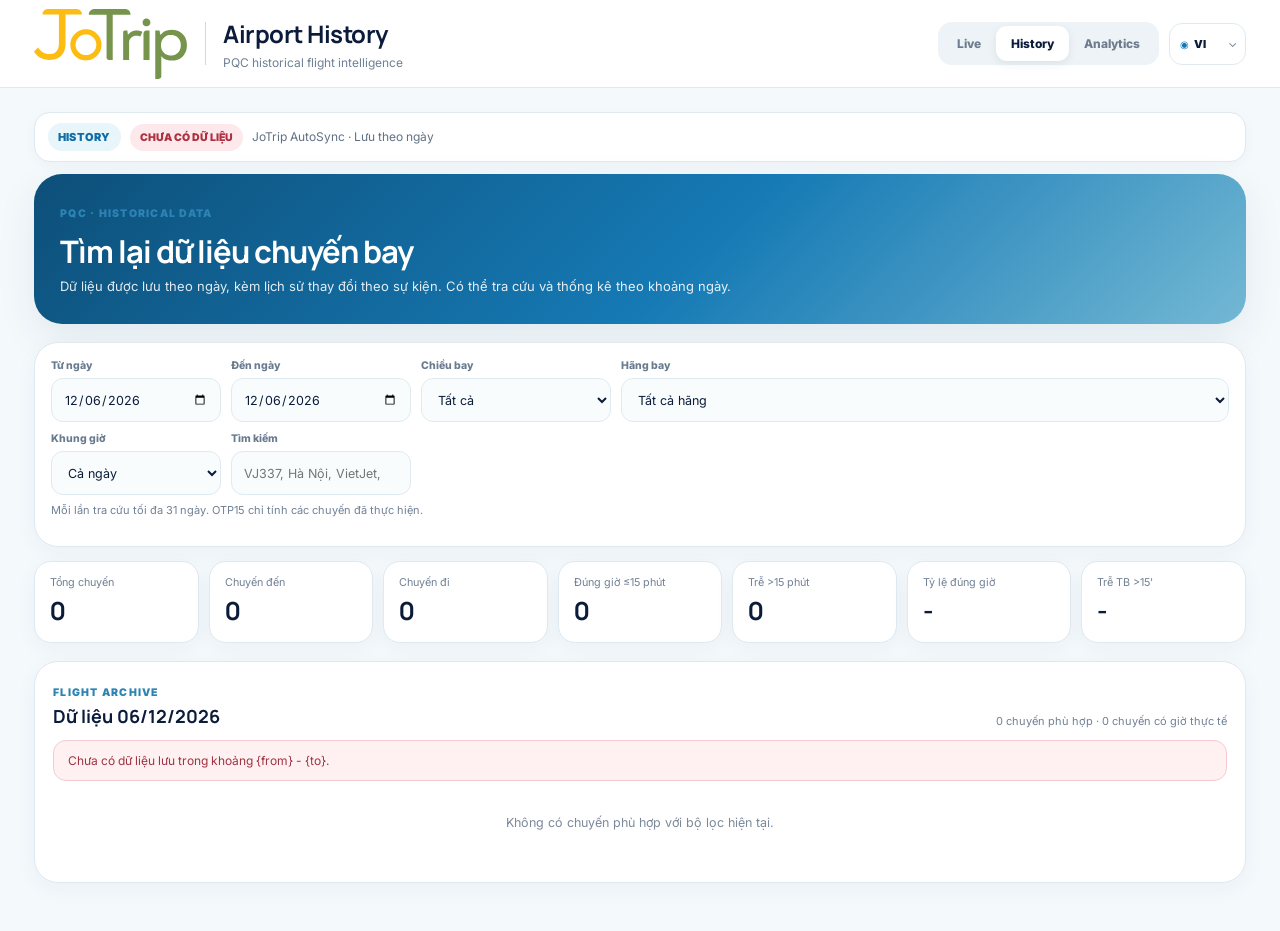
==== commit 1a4445c5: "Publish History status translation fixes" ====
--- a/history.html
+++ b/history.html
@@ -39,7 +39,7 @@
     <div><h1>Airport History</h1><p>PQC historical flight intelligence</p></div>
   </div>
   <div class="top-actions">
-    <div class="mode-switch"><button onclick="location.href='./index.html'">LIVE</button><button class="active">HISTORY</button><button onclick="location.href='./index.html#analytics'">ANALYTICS</button></div>
+    <div class="mode-switch"><button onclick="location.href='./index.html'">LIVE</button><button class="active">HISTORY</button><button onclick="location.href='./analytics.html'">ANALYTICS</button></div>
     <label class="lang-switch" title="Language"><select id="languageSelect" aria-label="Language"><option value="vi">VI</option><option value="en">EN</option><option value="ko">한국</option><option value="ru">RU</option><option value="zh">中文</option></select></label>
   </div>
 </header>
@@ -84,10 +84,10 @@
   </section>
 </main>
 </div>
-<nav class="mobile-nav"><button onclick="location.href='./index.html'"><span>⌂</span>Live</button><button onclick="location.href='./index.html#flightBoard'"><span>✈</span>Flights</button><button class="active"><span>◷</span>History</button><button onclick="location.href='./index.html#analytics'"><span>▥</span>Analytics</button><button onclick="location.reload()"><span>↻</span>Refresh</button></nav>
+<nav class="mobile-nav"><button onclick="location.href='./index.html'"><span>⌂</span>Live</button><button onclick="location.href='./index.html#flightBoard'"><span>✈</span>Flights</button><button class="active"><span>◷</span>History</button><button onclick="location.href='./analytics.html'"><span>▥</span>Analytics</button><button onclick="location.reload()"><span>↻</span>Refresh</button></nav>
 <script src="./history-v3.js?v=20260918ad"></script>
 <script src="./flight-status-policy.js?v=20260918ab"></script>
 <script src="./history-polish.js?v=20260918ab"></script>
-<script src="./history-i18n.js?v=20260918ad"></script>
+<script src="./history-i18n.js?v=20260918ai"></script>
 </body>
 </html>
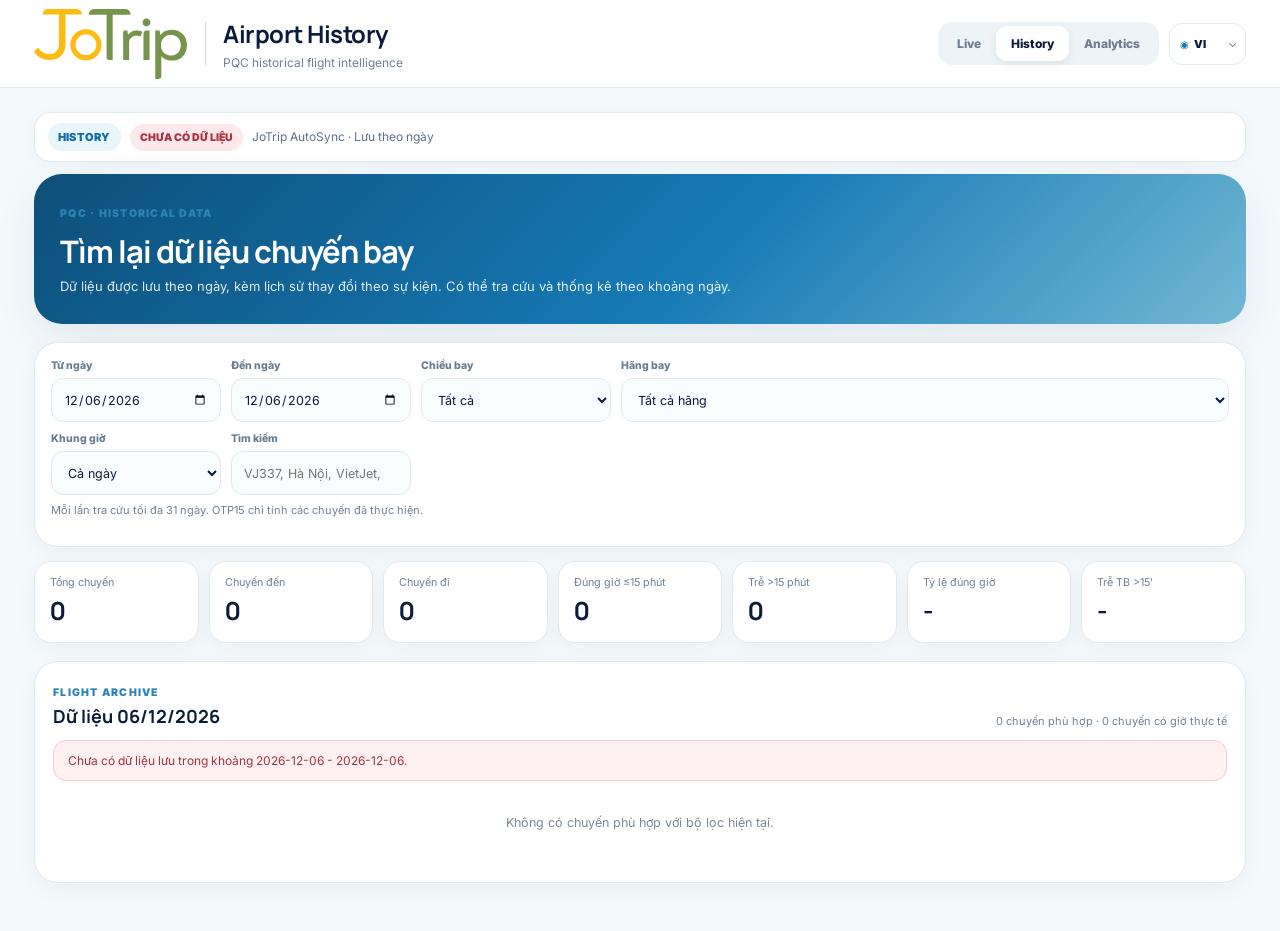
==== commit 7664a648: "Publish History mobile overflow fixes" ====
--- a/history.html
+++ b/history.html
@@ -28,7 +28,7 @@
 <link rel="stylesheet" href="./mobile-logo-fix.css?v=20260918ab">
 <link rel="stylesheet" href="./history-polish.css?v=20260916c">
 <link rel="stylesheet" href="./i18n.css?v=20260918ab">
-<link rel="stylesheet" href="./history-unify.css?v=20260918ad">
+<link rel="stylesheet" href="./history-unify.css?v=20260918al">
 </head>
 <body>
 <div class="history-app">
--- a/history-unify.css
+++ b/history-unify.css
@@ -47,3 +47,66 @@
   .history-filters{grid-template-columns:minmax(0,1fr) minmax(0,1fr)!important}
   .history-search{grid-column:1/-1}
 }
+
+
+/* Mobile History overflow fixes - 2026-09-18 */
+@media(max-width:680px){
+  .history-source-strip{
+    display:flex!important;
+    flex-wrap:nowrap!important;
+    align-items:center!important;
+    gap:9px!important;
+    min-width:0!important;
+  }
+  .history-source-strip .history-mode-pill{
+    flex:0 0 auto!important;
+    white-space:nowrap!important;
+  }
+  .history-source-strip #archiveHealth.archive-pill{
+    flex:0 1 auto!important;
+    min-width:0!important;
+    max-width:calc(100% - 94px)!important;
+    white-space:nowrap!important;
+    overflow:hidden!important;
+    text-overflow:ellipsis!important;
+    line-height:1!important;
+    font-size:9px!important;
+    padding:7px 10px!important;
+  }
+
+  .filters-card{padding:12px!important;overflow:hidden!important}
+  .history-filters{width:100%!important;max-width:100%!important;overflow:hidden!important}
+  .history-filters label{width:100%!important;max-width:100%!important;min-width:0!important;overflow:hidden!important}
+  .history-filters input[type="date"]{
+    display:block!important;
+    inline-size:100%!important;
+    width:100%!important;
+    min-inline-size:0!important;
+    min-width:0!important;
+    max-inline-size:100%!important;
+    max-width:100%!important;
+    box-sizing:border-box!important;
+    -webkit-appearance:none!important;
+    appearance:none!important;
+    font-size:14px!important;
+    line-height:1!important;
+    text-align:left!important;
+    padding:0 10px!important;
+    overflow:hidden!important;
+  }
+  .history-filters input[type="date"]::-webkit-date-and-time-value{
+    min-width:0!important;
+    width:100%!important;
+    text-align:left!important;
+    margin:0!important;
+    padding:0!important;
+  }
+  .history-filters input[type="date"]::-webkit-datetime-edit{
+    min-width:0!important;
+    padding:0!important;
+  }
+  .history-filters input[type="date"]::-webkit-calendar-picker-indicator{
+    margin-left:auto!important;
+    flex:0 0 auto!important;
+  }
+}
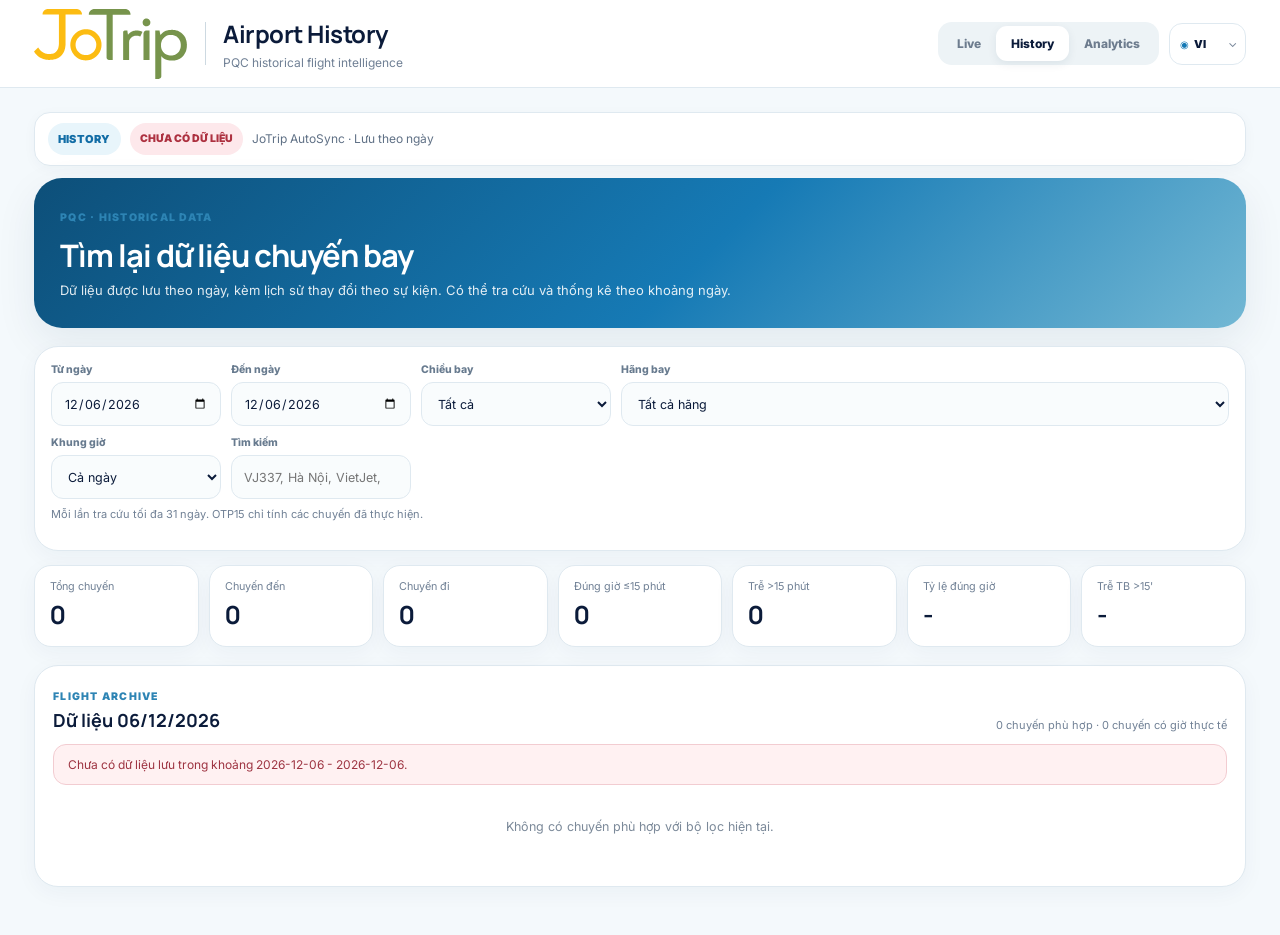
==== commit d07855e9: "Publish History alignment polish" ====
--- a/history.html
+++ b/history.html
@@ -11,14 +11,17 @@
 <meta property="og:locale" content="vi_VN">
 <meta property="og:site_name" content="JoTrip Airport Live">
 <meta property="og:title" content="JoTrip Airport History - Phú Quốc">
-<meta property="og:description" content="Tra cứu lịch sử chuyến bay Phú Quốc (PQC), thay đổi giờ bay và thống kê đúng giờ theo khoảng ngày.">
+<meta property="og:description" content="Tra cứu lịch sử chuyến bay Phú Quốc (PQC), thay đổi giờ bay và dữ liệu vận hành theo ngày.">
 <meta property="og:url" content="https://airport.openphuquoc.com/history.html">
-<meta property="og:image" content="https://airport.openphuquoc.com/jotrip-logo-master.png">
-<meta property="og:image:alt" content="JoTrip Airport Live">
-<meta name="twitter:card" content="summary">
+<meta property="og:image" content="https://airport.openphuquoc.com/jotrip-logo-master.png?v=20260918-social3">
+<meta property="og:image:secure_url" content="https://airport.openphuquoc.com/jotrip-logo-master.png?v=20260918-social3">
+<meta property="og:image:type" content="image/png">
+<meta property="og:image:alt" content="JoTrip Airport Live - Phú Quốc">
+<meta name="twitter:card" content="summary_large_image">
 <meta name="twitter:title" content="JoTrip Airport History - Phú Quốc">
-<meta name="twitter:description" content="Tra cứu lịch sử chuyến bay Phú Quốc (PQC), thay đổi giờ bay và thống kê đúng giờ theo khoảng ngày.">
-<meta name="twitter:image" content="https://airport.openphuquoc.com/jotrip-logo-master.png">
+<meta name="twitter:description" content="Tra cứu lịch sử chuyến bay Phú Quốc (PQC), thay đổi giờ bay và dữ liệu vận hành theo ngày.">
+<meta name="twitter:image" content="https://airport.openphuquoc.com/jotrip-logo-master.png?v=20260918-social3">
+<meta name="twitter:image:alt" content="JoTrip Airport Live - Phú Quốc">
 <link rel="icon" href="./jotrip-logo-master.png">
 <link rel="apple-touch-icon" href="./jotrip-logo-master.png">
 <link rel="stylesheet" href="./style.css">
@@ -28,7 +31,7 @@
 <link rel="stylesheet" href="./mobile-logo-fix.css?v=20260918ab">
 <link rel="stylesheet" href="./history-polish.css?v=20260916c">
 <link rel="stylesheet" href="./i18n.css?v=20260918ab">
-<link rel="stylesheet" href="./history-unify.css?v=20260918al">
+<link rel="stylesheet" href="./history-unify.css?v=20260918ao">
 </head>
 <body>
 <div class="history-app">
--- a/history-unify.css
+++ b/history-unify.css
@@ -110,3 +110,26 @@
     flex:0 0 auto!important;
   }
 }
+
+
+/* History small alignment polish */
+.history-source-strip .history-mode-pill,
+.history-source-strip #archiveHealth.archive-pill{
+  display:inline-flex!important;
+  align-items:center!important;
+  justify-content:center!important;
+  min-height:32px!important;
+  line-height:1!important;
+}
+@media(max-width:680px){
+  .history-source-strip .history-mode-pill,
+  .history-source-strip #archiveHealth.archive-pill{
+    min-height:32px!important;
+    align-self:center!important;
+  }
+  .history-filters label:nth-child(1)>span,
+  .history-filters label:nth-child(2)>span{
+    text-align:center!important;
+    width:100%!important;
+  }
+}
